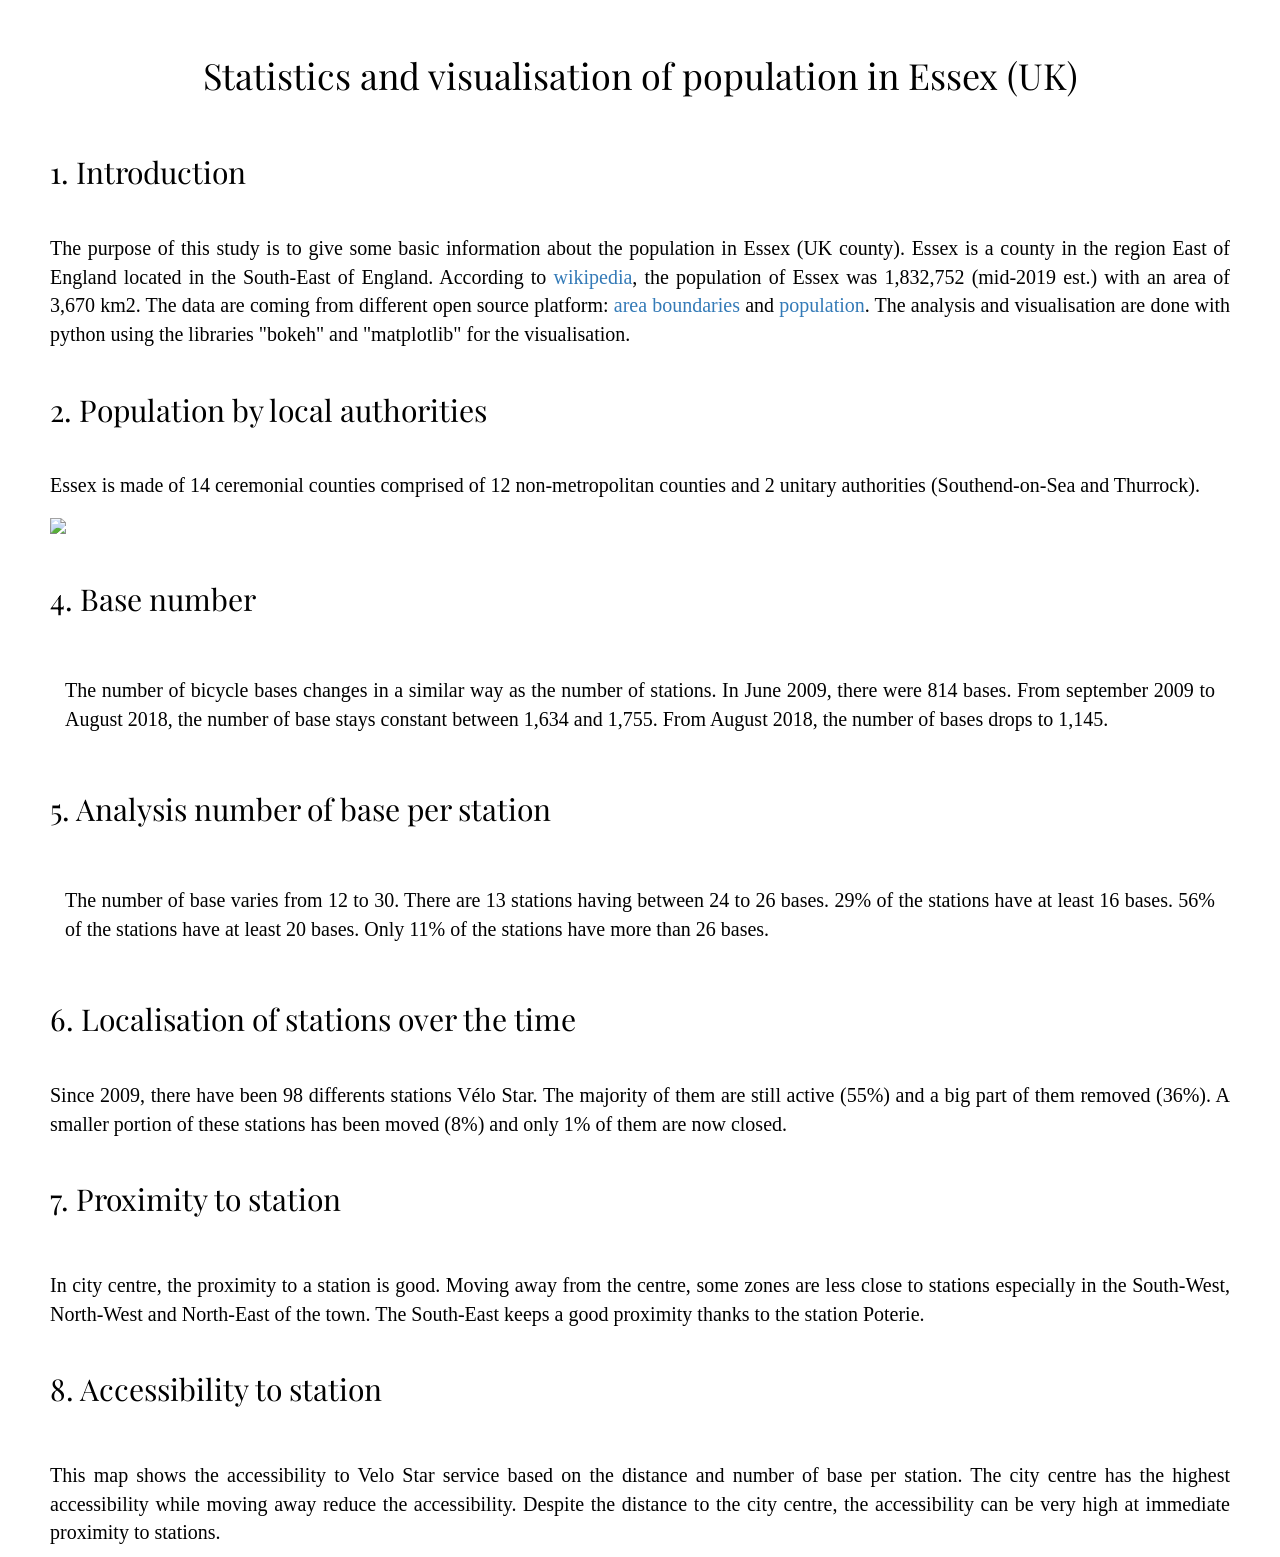
==== index.html @ 23ad5cde "Initial commit" ====
<!DOCTYPE html>
<html>

<head>
  <meta charset="utf-8">
  <meta name="viewport" content="width=device-width, initial-scale=1, shrink-to-fit=no">
  <title>Underground Rennes</title>
  <link rel="stylesheet" href="https://maxcdn.bootstrapcdn.com/bootstrap/4.0.0-beta.2/css/bootstrap.min.css" integrity="sha384-PsH8R72JQ3SOdhVi3uxftmaW6Vc51MKb0q5P2rRUpPvrszuE4W1povHYgTpBfshb" crossorigin="anonymous">
  
  <link rel="stylesheet" href="https://maxcdn.bootstrapcdn.com/bootstrap/3.4.1/css/bootstrap.min.css">
  <script src="https://ajax.googleapis.com/ajax/libs/jquery/3.5.1/jquery.min.js"></script>
  <script src="https://maxcdn.bootstrapcdn.com/bootstrap/3.4.1/js/bootstrap.min.js"></script>
  
  <link href="http://fonts.googleapis.com/css?family=Playfair+Display" rel="stylesheet" type="text/css">
  <link rel="stylesheet" href= "index.css">
</head>
 
<body>
	<div class="title1">Statistics and visualisation of population in Essex (UK)</div>
	<div class="title2">1. Introduction</div>
	<p>The purpose of this study is to give some basic information about the population in Essex (UK county). Essex is a county in the region 
	   East of England located in the South-East of England. According to <a href='https://en.wikipedia.org/wiki/Essex'>wikipedia</a>, the population 
	   of Essex was 1,832,752 (mid-2019 est.) with an area of 3,670 km2. The data are coming from different open source platform: 
	   <a href="https://osdatahub.os.uk">area boundaries</a> and <a href="https://www.ons.gov.uk">population</a>. The analysis and visualisation are 
	   done with python using the libraries "bokeh" and "matplotlib" for the visualisation.</p>
    <div class="title2">2. Population by local authorities</div>
	<p>Essex is made of 14 ceremonial counties comprised of 12 non-metropolitan counties and 2 unitary authorities (Southend-on-Sea and Thurrock).</p>
	<!-- <div class="container"> -->
	  <table style="width:100%">
		<tbody>
		  <tr>
			<td><img src= </td>
			<td><p><object type="text/html" data="https://florentdsgree.github.io/VeloStarRennes/stationNumberOverTime.html" width="850" height="300"></object></p>
			</td>
		  </tr>
		</tbody>
	  </table>
	<!-- </div> -->
	<div class="title2">4. Base number</div>
	<!-- <div class="container"> -->
	  <table style="width:100%">
		<tbody>
		  <tr>
			<td style="padding:15px">The number of bicycle bases changes in a similar way as the number of stations. In June 2009, there were 814 bases. 
			    From september 2009 to August 2018, the number of base stays constant between 1,634 and 1,755. From August 2018, the 
				number of bases drops to 1,145.</td>
			<td><p><object type="text/html" data="https://florentdsgree.github.io/VeloStarRennes/bicycleBasesNumberOverTime.html" width="850" height="300"></object></p>
			</td>
		  </tr>
		</tbody>
	  </table>
	<!-- </div> -->
	<div class="title2">5. Analysis number of base per station</div>
	<!-- <div class="container"> -->
	  <table style="width:100%">
		<tbody>
		  <tr>
			<td style="padding:15px">The number of base varies from 12 to 30. There are 13 stations having between 24 to 26 bases. 29% of the stations have 
			    at least 16 bases. 56% of the stations have at least 20 bases. Only 11% of the stations have more than 26 bases.</td>
			<td><p><object type="text/html" data="https://florentdsgree.github.io/VeloStarRennes/distributionNombreSocle.html" width="450" height="280"></object></p>
			</td>
			<td><p><object type="text/html" data="https://florentdsgree.github.io/VeloStarRennes/distributionCumuleeNombreSocle.html" width="450" height="280"></object></p>
			</td>
		  </tr>
		</tbody>
	  </table>
	<!-- </div> -->
	<div class="title2">6. Localisation of stations over the time</div>
	<p style="margin-left:10%;margin-right:10%;text-align:centre"><object type="text/html" data="https://florentdsgree.github.io/VeloStarRennes/evolutionBicycleBasesNumberSlider.html" width="950" height="550"></object></p>
	<p>Since 2009, there have been 98 differents stations Vélo Star. The majority of them are still active (55%) and a big part of them 
	   removed (36%). A smaller portion of these stations has been moved (8%) and only 1% of them are now closed.</p>
	<div class="title2">7. Proximity to station</div>
	<div class="container">
	  <table style="width:100%">
		<tbody>
		  <tr>
			<td><p><object type="text/html" data="https://florentdsgree.github.io/VeloStarRennes/proximiteStationVeloStar.html" width="750" height="420"></object></p></td>
			<td><p><object type="text/html" data="https://florentdsgree.github.io/VeloStarRennes/proximiteStationVeloStar_ColorScale.html" width="150" height="420"></object></p>
			</td>
		  </tr>
		</tbody>
	  </table>
	</div>
	<p>In city centre, the proximity to a station is good. Moving away from the centre, some zones are less close to stations especially 
	   in the South-West, North-West and North-East of the town. The South-East keeps a good proximity thanks to the station Poterie.</p>
	<div class="title2">8. Accessibility to station</div>
	<div class="container">
	  <table style="width:100%">
		<tbody>
		  <tr>
			<td><p><object type="text/html" data="https://florentdsgree.github.io/VeloStarRennes/accessibiliteStationSocleVeloStar.html" width="750" height="420"></object></p></td>
			<td><p><object type="text/html" data="https://florentdsgree.github.io/VeloStarRennes/accessibiliteStationSocleVeloStar_ColorScale.html" width="150" height="420"></object></p>
			</td>
		  </tr>
		</tbody>
	  </table>
	</div>
	<p>This map shows the accessibility to Velo Star service based on the distance and number of base per station. The city centre has the 
	   highest accessibility while moving away reduce the accessibility. Despite the distance to the city centre, the accessibility can be 
	   very high at immediate proximity to stations.</p>
	
	
	
	
	


</body>



</html>
---- index.css ----
body {
	font-family : Montserrat;
	font-size : 20px;
	color : black;
	text-align : justify;
	margin-left : 50px;
	margin-right : 50px;
}

.title1 {
	font-family : Playfair Display;
	font-size : 36px;
	color : black;
	text-align : center;
	margin-top : 50px;
	margin-bottom: 50px;
}

.title2 {
	font-family : Playfair Display;
	font-size : 30px;
	color : black;
	text-align : left;
	margin-top : 40px;
	margin-bottom : 40px;
}

.title3 {
	font-family : Playfair Display;
	font-size : 26px;
	color : black;
	text-align : left;
	margin-top : 30px;
	margin-bottom : 30px;
}

.title4 {
	font-family : Playfair Display;
	font-size : 22px;
	color : black;
	text-align : left;
	margin-top : 20px;
	margin-bottom : 20px;
}
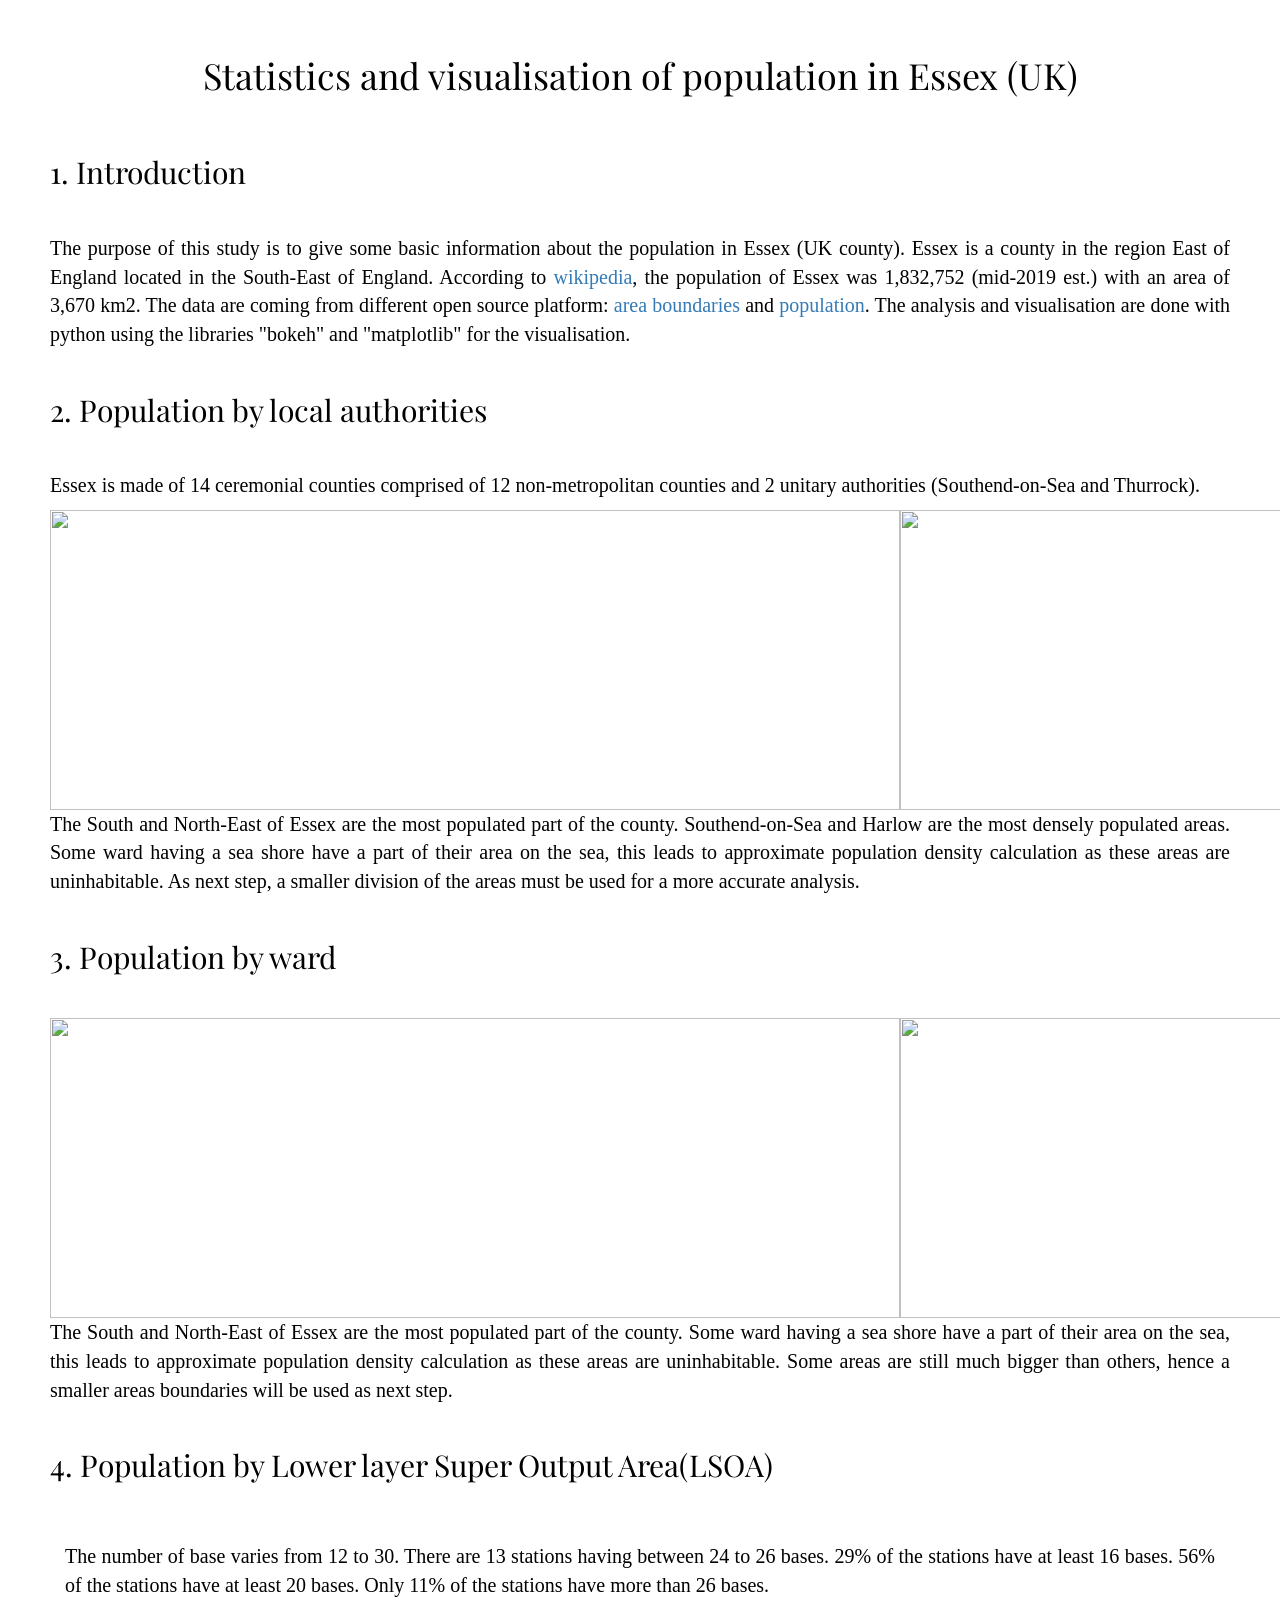
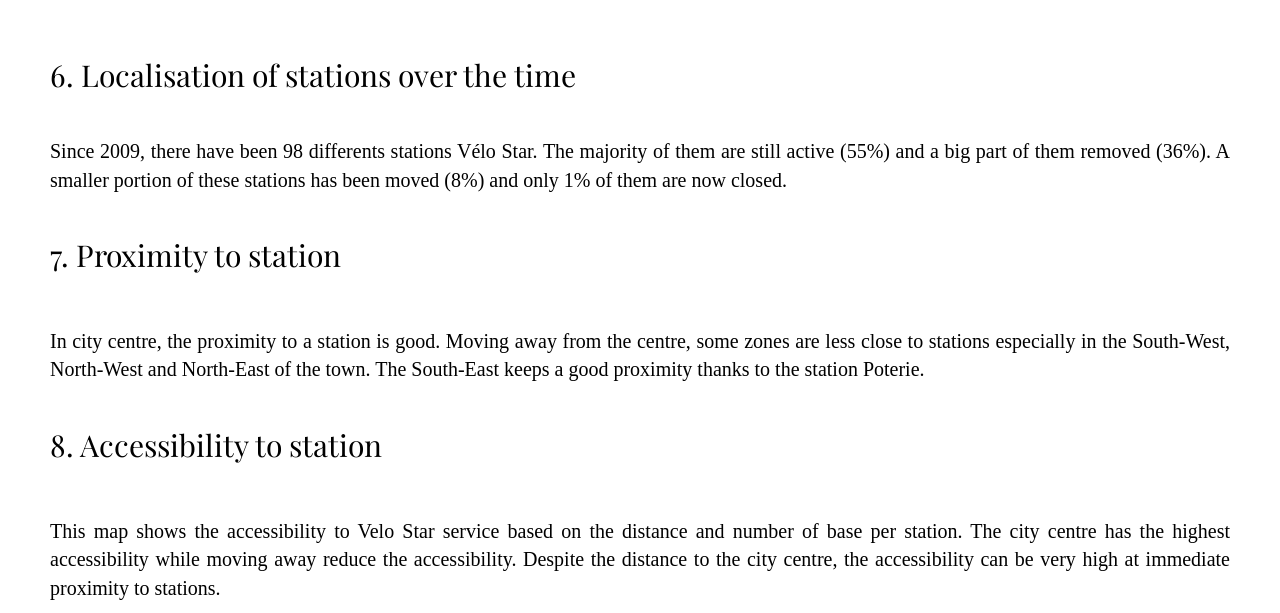
==== commit 243bad04: "Initial commit" ====
--- a/index.html
+++ b/index.html
@@ -29,28 +29,30 @@
 	  <table style="width:100%">
 		<tbody>
 		  <tr>
-			<td><img src= </td>
-			<td><p><object type="text/html" data="https://florentdsgree.github.io/VeloStarRennes/stationNumberOverTime.html" width="850" height="300"></object></p>
-			</td>
+			<td><img src="https://florentdsgree.github.io/EssexPopulation/mapPopulationEssexLA.png" width="850" height="300"></td>
+			<td><img src="https://florentdsgree.github.io/EssexPopulation/mapPopulationDensityEssexLA.png" width="850" height="300"></td>
 		  </tr>
 		</tbody>
 	  </table>
 	<!-- </div> -->
-	<div class="title2">4. Base number</div>
+	<p>The South and North-East of Essex are the most populated part of the county. Southend-on-Sea and Harlow are the most densely populated areas. 
+	   Some ward having a sea shore have a part of their area on the sea, this leads to approximate population density calculation as these areas are 
+	   uninhabitable. As next step, a smaller division of the areas must be used for a more accurate analysis.</p>
+	<div class="title2">3. Population by ward</div>
 	<!-- <div class="container"> -->
 	  <table style="width:100%">
 		<tbody>
 		  <tr>
-			<td style="padding:15px">The number of bicycle bases changes in a similar way as the number of stations. In June 2009, there were 814 bases. 
-			    From september 2009 to August 2018, the number of base stays constant between 1,634 and 1,755. From August 2018, the 
-				number of bases drops to 1,145.</td>
-			<td><p><object type="text/html" data="https://florentdsgree.github.io/VeloStarRennes/bicycleBasesNumberOverTime.html" width="850" height="300"></object></p>
-			</td>
+			<td><img src="https://florentdsgree.github.io/EssexPopulation/mapPopulationEssexWard.png" width="850" height="300"></td>
+			<td><img src="https://florentdsgree.github.io/EssexPopulation/mapPopulationDensityEssexWard.png" width="850" height="300"></td>
 		  </tr>
 		</tbody>
 	  </table>
 	<!-- </div> -->
-	<div class="title2">5. Analysis number of base per station</div>
+	<p>The South and North-East of Essex are the most populated part of the county. Some ward having a sea shore have a part of their area on the sea, 
+	   this leads to approximate population density calculation as these areas are uninhabitable. Some areas are still much bigger than others, hence 
+	   a smaller areas boundaries will be used as next step.</p>
+	<div class="title2">4. Population by Lower layer Super Output Area(LSOA)</div>
 	<!-- <div class="container"> -->
 	  <table style="width:100%">
 		<tbody>
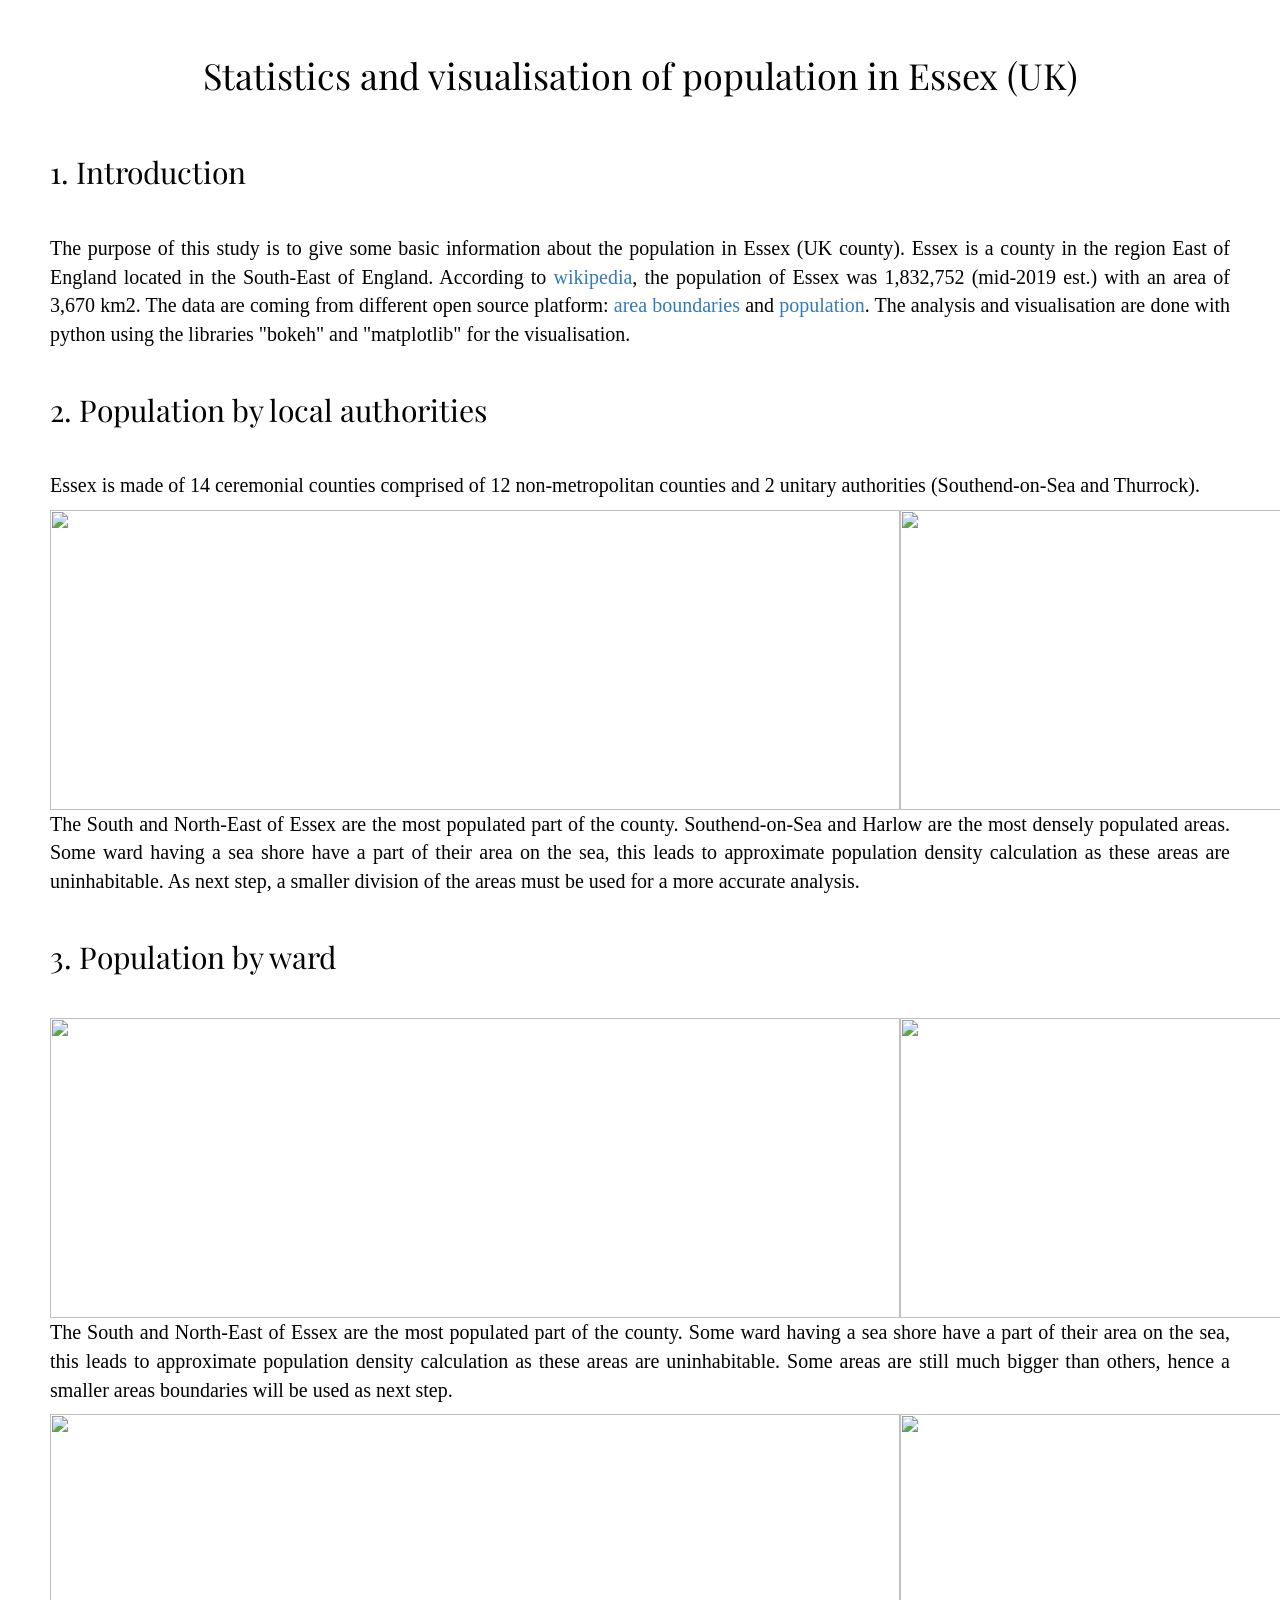
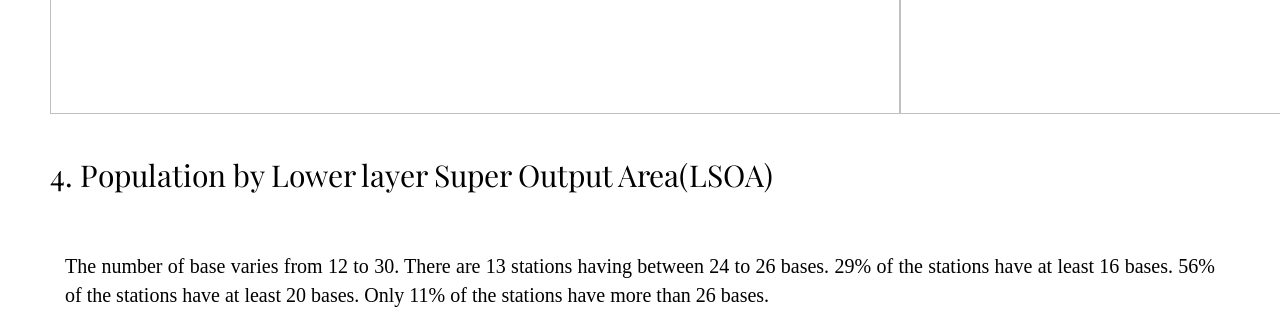
==== commit 15d54b81: "Initial commit" ====
--- a/index.html
+++ b/index.html
@@ -52,6 +52,17 @@
 	<p>The South and North-East of Essex are the most populated part of the county. Some ward having a sea shore have a part of their area on the sea, 
 	   this leads to approximate population density calculation as these areas are uninhabitable. Some areas are still much bigger than others, hence 
 	   a smaller areas boundaries will be used as next step.</p>
+	<!-- <div class="container"> -->
+	  <table style="width:100%">
+		<tbody>
+		  <tr>
+			<td><img src="https://florentdsgree.github.io/EssexPopulation/populationDistributionEssexWard.png" width="850" height="300"></td>
+			<td><img src="https://florentdsgree.github.io/EssexPopulation/populationCumulativeDistributionEssexWard.png" width="850" height="300"></td>
+		  </tr>
+		</tbody>
+	  </table>
+	<!-- </div> -->
+	<p></p>
 	<div class="title2">4. Population by Lower layer Super Output Area(LSOA)</div>
 	<!-- <div class="container"> -->
 	  <table style="width:100%">
@@ -67,39 +78,7 @@
 		</tbody>
 	  </table>
 	<!-- </div> -->
-	<div class="title2">6. Localisation of stations over the time</div>
-	<p style="margin-left:10%;margin-right:10%;text-align:centre"><object type="text/html" data="https://florentdsgree.github.io/VeloStarRennes/evolutionBicycleBasesNumberSlider.html" width="950" height="550"></object></p>
-	<p>Since 2009, there have been 98 differents stations Vélo Star. The majority of them are still active (55%) and a big part of them 
-	   removed (36%). A smaller portion of these stations has been moved (8%) and only 1% of them are now closed.</p>
-	<div class="title2">7. Proximity to station</div>
-	<div class="container">
-	  <table style="width:100%">
-		<tbody>
-		  <tr>
-			<td><p><object type="text/html" data="https://florentdsgree.github.io/VeloStarRennes/proximiteStationVeloStar.html" width="750" height="420"></object></p></td>
-			<td><p><object type="text/html" data="https://florentdsgree.github.io/VeloStarRennes/proximiteStationVeloStar_ColorScale.html" width="150" height="420"></object></p>
-			</td>
-		  </tr>
-		</tbody>
-	  </table>
-	</div>
-	<p>In city centre, the proximity to a station is good. Moving away from the centre, some zones are less close to stations especially 
-	   in the South-West, North-West and North-East of the town. The South-East keeps a good proximity thanks to the station Poterie.</p>
-	<div class="title2">8. Accessibility to station</div>
-	<div class="container">
-	  <table style="width:100%">
-		<tbody>
-		  <tr>
-			<td><p><object type="text/html" data="https://florentdsgree.github.io/VeloStarRennes/accessibiliteStationSocleVeloStar.html" width="750" height="420"></object></p></td>
-			<td><p><object type="text/html" data="https://florentdsgree.github.io/VeloStarRennes/accessibiliteStationSocleVeloStar_ColorScale.html" width="150" height="420"></object></p>
-			</td>
-		  </tr>
-		</tbody>
-	  </table>
-	</div>
-	<p>This map shows the accessibility to Velo Star service based on the distance and number of base per station. The city centre has the 
-	   highest accessibility while moving away reduce the accessibility. Despite the distance to the city centre, the accessibility can be 
-	   very high at immediate proximity to stations.</p>
+	
 	
 	
 	
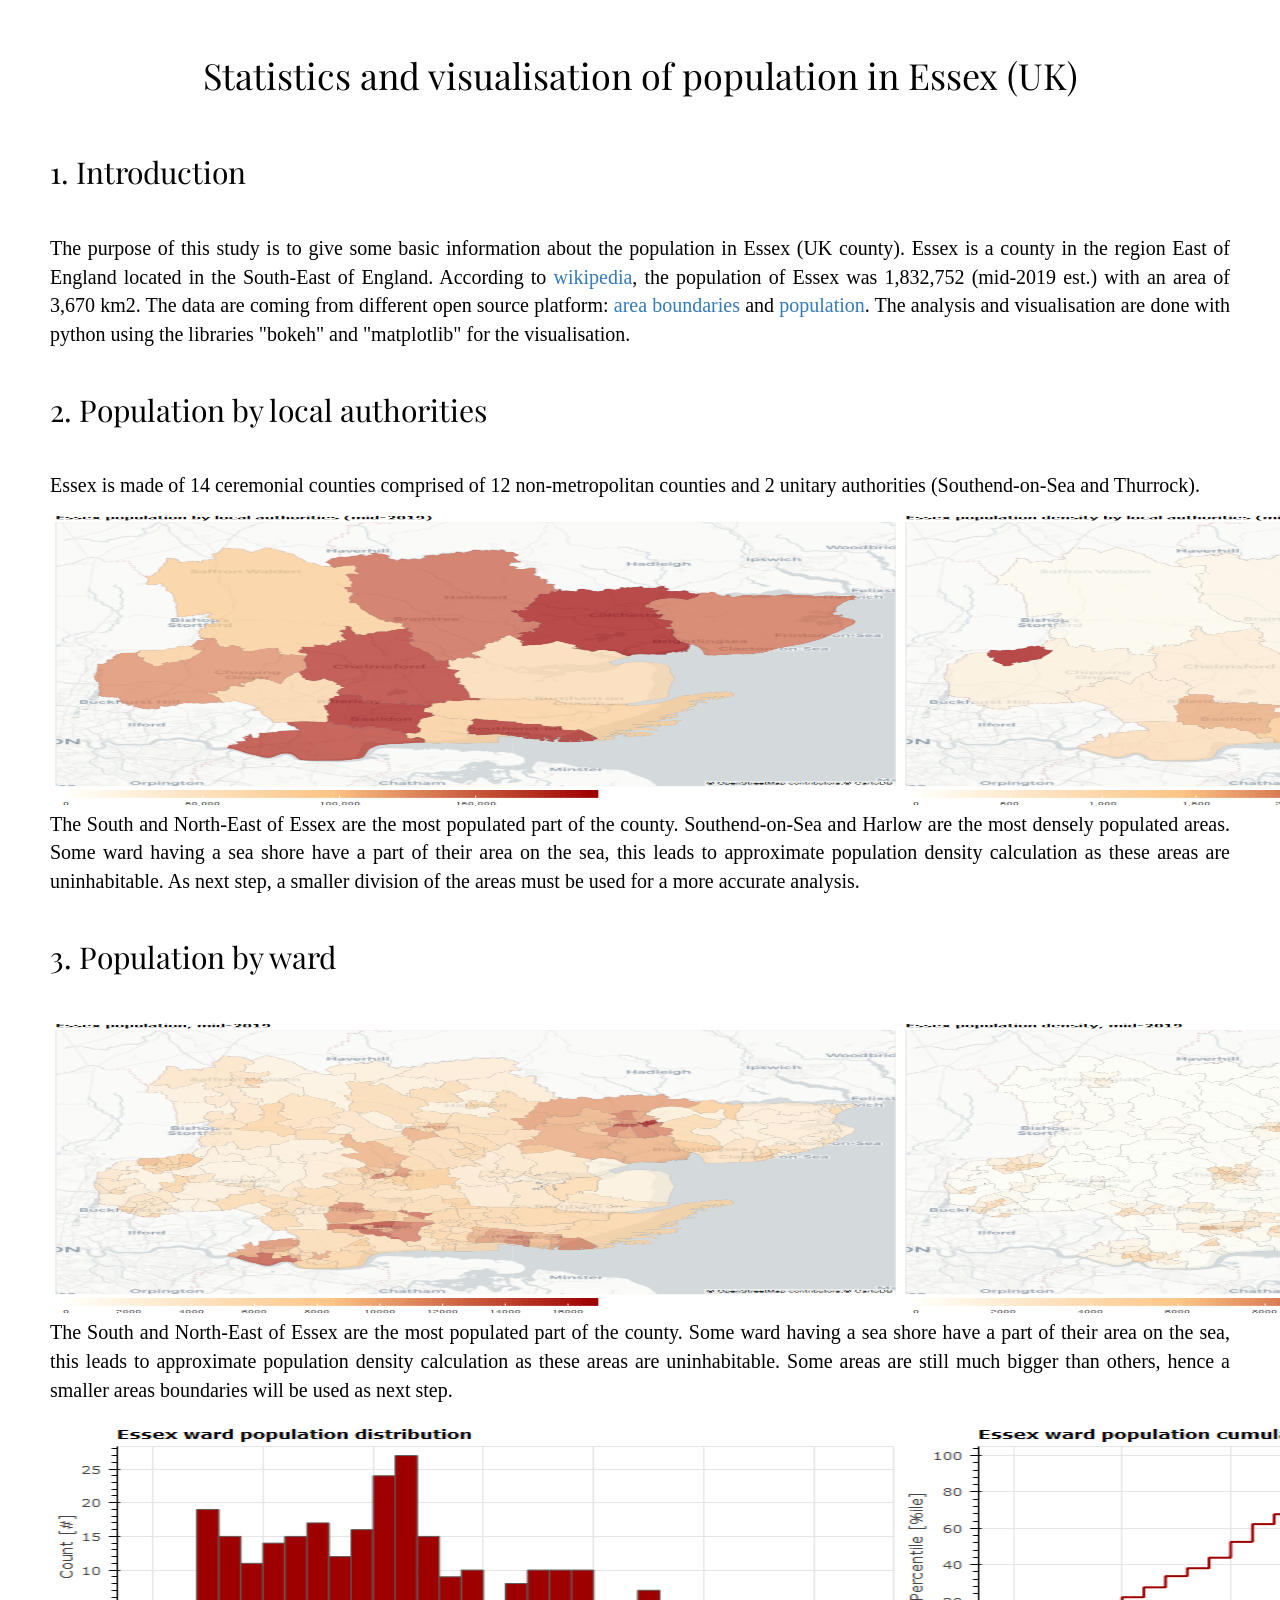
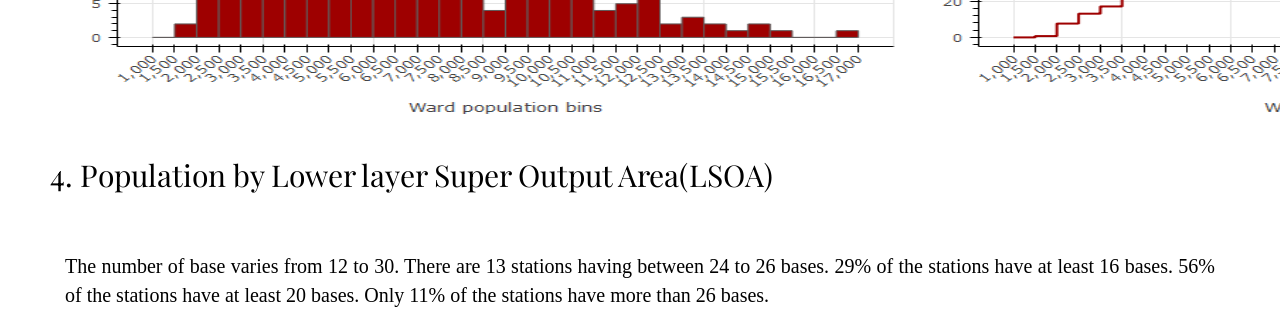
==== commit 190567f8: "Initial commit" ====
--- a/index.html
+++ b/index.html
@@ -4,7 +4,7 @@
 <head>
   <meta charset="utf-8">
   <meta name="viewport" content="width=device-width, initial-scale=1, shrink-to-fit=no">
-  <title>Underground Rennes</title>
+  <title>Population Essex</title>
   <link rel="stylesheet" href="https://maxcdn.bootstrapcdn.com/bootstrap/4.0.0-beta.2/css/bootstrap.min.css" integrity="sha384-PsH8R72JQ3SOdhVi3uxftmaW6Vc51MKb0q5P2rRUpPvrszuE4W1povHYgTpBfshb" crossorigin="anonymous">
   
   <link rel="stylesheet" href="https://maxcdn.bootstrapcdn.com/bootstrap/3.4.1/css/bootstrap.min.css">
@@ -29,8 +29,8 @@
 	  <table style="width:100%">
 		<tbody>
 		  <tr>
-			<td><img src="https://florentdsgree.github.io/EssexPopulation/mapPopulationEssexLA.png" width="850" height="300"></td>
-			<td><img src="https://florentdsgree.github.io/EssexPopulation/mapPopulationDensityEssexLA.png" width="850" height="300"></td>
+			<td><img src="https://florentdsgree.github.io/EssexPopulation/docs/mapPopulationEssexLA.png" width="850" height="300"></td>
+			<td><img src="https://florentdsgree.github.io/EssexPopulation/docs/mapPopulationDensityEssexLA.png" width="850" height="300"></td>
 		  </tr>
 		</tbody>
 	  </table>
@@ -43,8 +43,8 @@
 	  <table style="width:100%">
 		<tbody>
 		  <tr>
-			<td><img src="https://florentdsgree.github.io/EssexPopulation/mapPopulationEssexWard.png" width="850" height="300"></td>
-			<td><img src="https://florentdsgree.github.io/EssexPopulation/mapPopulationDensityEssexWard.png" width="850" height="300"></td>
+			<td><img src="https://florentdsgree.github.io/EssexPopulation/docs/mapPopulationEssexWard.png" width="850" height="300"></td>
+			<td><img src="https://florentdsgree.github.io/EssexPopulation/docs/mapPopulationDensityEssexWard.png" width="850" height="300"></td>
 		  </tr>
 		</tbody>
 	  </table>
@@ -56,8 +56,8 @@
 	  <table style="width:100%">
 		<tbody>
 		  <tr>
-			<td><img src="https://florentdsgree.github.io/EssexPopulation/populationDistributionEssexWard.png" width="850" height="300"></td>
-			<td><img src="https://florentdsgree.github.io/EssexPopulation/populationCumulativeDistributionEssexWard.png" width="850" height="300"></td>
+			<td><img src="https://florentdsgree.github.io/EssexPopulation/docs/populationDistributionEssexWard.png" width="850" height="300"></td>
+			<td><img src="https://florentdsgree.github.io/EssexPopulation/docs/populationCumulativeDistributionEssexWard.png" width="850" height="300"></td>
 		  </tr>
 		</tbody>
 	  </table>
